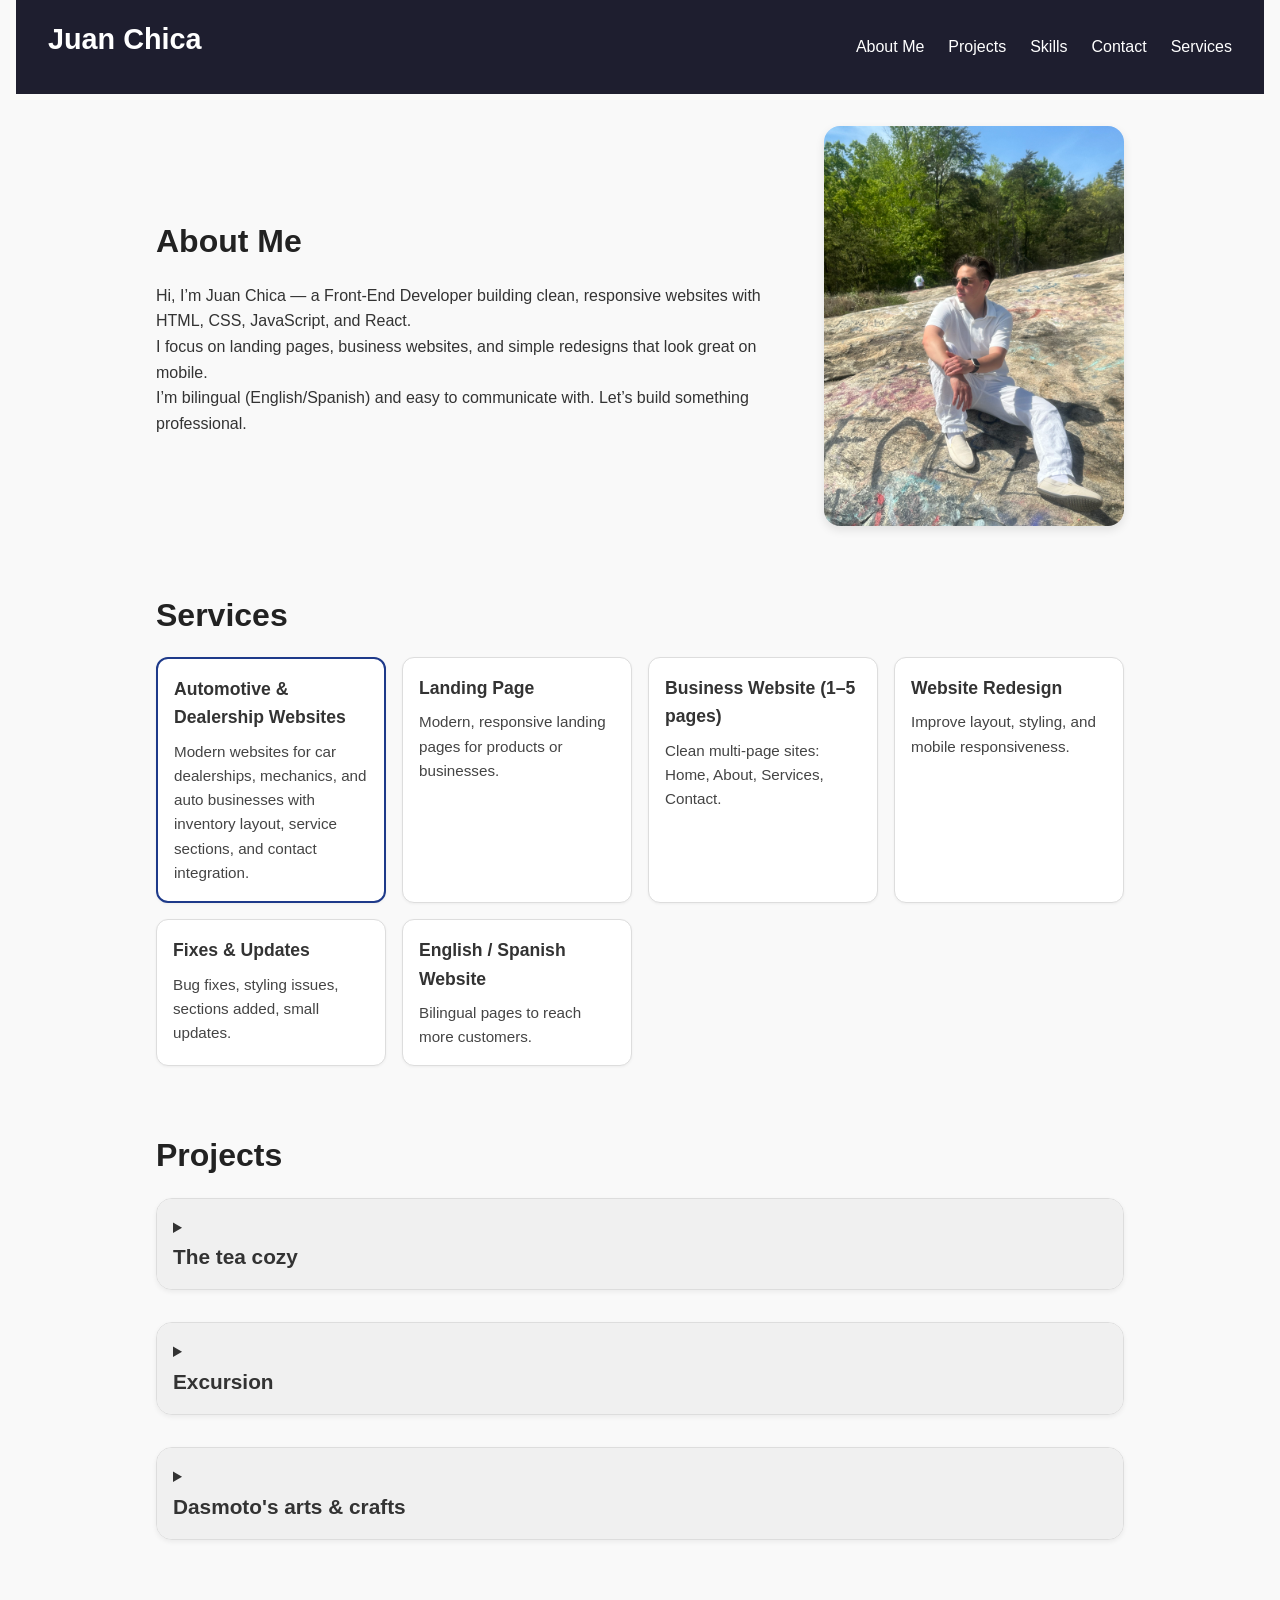
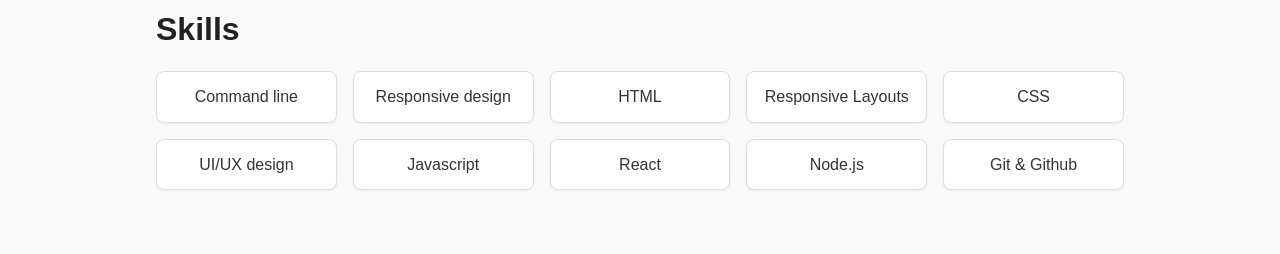
==== index.html @ 24e2feb7 "add files via upload" ====
<html>
    <head>
        <meta charset="UTF-8">
        <meta name="viewport" content="width=device-width, initial-scale=1.0">
        <title>Juan Chica</title>
        <link rel="stylesheet" href="style.css">
    </head>
    <body>
     <nav>
       <h2 id="logo">Juan Chica</h2>
       <ul class="navigation-items">
         <li class="navigation-item"><a href="#about-me">About Me</a></li>
         <li class="navigation-item"><a href="#projects">Projects</a></li>
         <li class="navigation-item"><a href="#skills">Skills</a></li>
         <li class="navigation-item"><a href="/contact.html">Contact</a></li>
         <li class="navigation-item"><a href="#services">Services</a></li>
      </ul>
     </nav>
      <main>
      <section id="about-me">
        <div class="about-me-container">
          <div class="about-me-text-container">
            <h2>About Me</h2>
            <p>
              Hi, I’m Juan Chica — a Front-End Developer building clean, responsive websites with HTML, CSS, JavaScript, and React.
            </p>
            <p>
              I focus on landing pages, business websites, and simple redesigns that look great on mobile.
            </p>
            <p>
              I’m bilingual (English/Spanish) and easy to communicate with. Let’s build something professional.
            </p>
          </div>
          <img
            src="IMG_4947.jpeg"
            alt="A photo of Juan Chica"
            class="portrait"
          />
        </div>
      </section>
      <section id="services">
        <h2>Services</h2>
          <ul class="services-list">
            <li>
              <h3>Automotive & Dealership Websites</h3>
              <p>Modern websites for car dealerships, mechanics, and auto businesses with inventory layout, service sections, and contact integration.</p>
            </li>
            <li>
              <h3>Landing Page</h3>
              <p>Modern, responsive landing pages for products or businesses.</p>
            </li>
            <li>
               <h3>Business Website (1–5 pages)</h3>
               <p>Clean multi-page sites: Home, About, Services, Contact.</p>
            </li>
            <li>
               <h3>Website Redesign</h3>
               <p>Improve layout, styling, and mobile responsiveness.</p>
            </li>
            <li>
               <h3>Fixes & Updates</h3>
               <p>Bug fixes, styling issues, sections added, small updates.</p>
            </li>
            <li>
               <h3>English / Spanish Website</h3>
              <p>Bilingual pages to reach more customers.</p>
            </li>
         </ul>
      </section>
      <section id="projects">
        <h2>Projects</h2>
        <details class="project">
          <summary class="project-title">
            <h3>The tea cozy</h3>
          </summary>
          <img
            src="img-spiced-rum.jpg"
            alt="a tea in a box"
            class="project-image"
          />
          <p class="project-description">
            This project is a website created for a tea store, which it has their tea of the month, locations, important contact information,that works as a good branding.
          </p>
        </details>
        <details class="project">
          <summary class="project-title">
            <h3>Excursion</h3>
          </summary>
          <img
            src="camp.jpg"
            alt="a camp"
            class="project-image"
          />
          <p class="project-description">
            This website was created to be a important part of marketing in a brand new travel guide app for ios, and android, that it was about to be release.
          </p>
        </details>
        <details class="project">
          <summary class="project-title">
            <h3>Dasmoto's arts & crafts</h3>
          </summary>
          <img
            src="image 4.jpeg"
            alt="paint"
            class="project-image"
          />
          <p class="project-description">
            This website it was more focus on sales of crafts, simple, with information as the prices of the products, it was my very first project. 
          </p>
        </details>
      </section>

      <section id="skills">
        <h2>Skills</h2>
        <ul>
          <li>Command line</li>
          <li>Responsive design</li>
          <li>HTML</li>
          <li>Responsive Layouts</li>
          <li>CSS</li>
          <li>UI/UX design</li>
          <li>Javascript</li>
          <li>React</li>
          <li>Node.js</li>
          <li>Git & Github</li>
        </ul>
      </section>
    </main>
    <script src="main.js" defer></script>
    </body>
</html>
---- style.css ----
/* Base Reset */
* {
  margin: 0;
  padding: 0;
  box-sizing: border-box;
}

body {
  font-family: 'Segoe UI', Tahoma, Geneva, Verdana, sans-serif;
  line-height: 1.6;
  background-color: #f9f9f9;
  color: #333;
  padding: 0 1rem;
}

nav {
  display: flex;
  justify-content: space-between;
  align-items: center;
  background-color: #1e1e2f;
  color: white;
  padding: 1rem 2rem;
  position: sticky;
  top: 0;
  z-index: 10;
}

#logo {
  font-size: 1.8rem;
  font-weight: bold;
  color: white;
}

.navigation-items {
  display: flex;
  gap: 1.5rem;
  list-style: none;
}

.navigation-item a {
  text-decoration: none;
  color: white;
  font-weight: 500;
  transition: color 0.3s;
}

.navigation-item a:hover {
  color: #00adb5;
}

main {
  max-width: 1000px;
  margin: 2rem auto;
  padding: 0 1rem;
}

h2 {
  font-size: 2rem;
  margin-bottom: 1rem;
  color: #222;
}

section {
  margin-bottom: 4rem;
}

.about-me-container {
  display: flex;
  flex-wrap: wrap;
  gap: 2rem;
  align-items: center;
}

.about-me-text-container {
  flex: 1;
  min-width: 280px;
}

.portrait {
  max-width: 300px;
  border-radius: 1rem;
  box-shadow: 0 4px 10px rgba(0, 0, 0, 0.1);
}

/* Projects Section */
.project {
  margin-bottom: 2rem;
  border: 1px solid #ddd;
  border-radius: 1rem;
  overflow: hidden;
  background-color: white;
  box-shadow: 0 2px 5px rgba(0, 0, 0, 0.06);
  transition: transform 0.2s;
}

.project:hover {
  transform: scale(1.02);
}

.project-title {
  padding: 1rem;
  cursor: pointer;
  background-color: #f0f0f0;
}

.project-title h3 {
  margin: 0;
  font-size: 1.3rem;
}

.project-image {
  width: 100%;
  height: auto;
  display: block;
}

.project-description {
  padding: 1rem;
  font-size: 1rem;
  color: #444;
}

/* Skills Section */
#skills ul {
  display: grid;
  grid-template-columns: repeat(auto-fit, minmax(150px, 1fr));
  gap: 1rem;
  list-style: none;
  padding: 0;
}

#skills li {
  background-color: #fff;
  border: 1px solid #ddd;
  border-radius: 0.5rem;
  padding: 0.75rem;
  text-align: center;
  box-shadow: 0 1px 3px rgba(0,0,0,0.05);
}

/* Responsive tweaks */
@media (max-width: 600px) {
  nav {
    flex-direction: column;
    align-items: flex-start;
  }

  .navigation-items {
    flex-direction: column;
    gap: 0.5rem;
    margin-top: 1rem;
  }

  .about-me-container {
    flex-direction: column;
  }
}

.contact-form {
  max-width: 600px;
  margin-top: 2rem;
  display: flex;
  flex-direction: column;
  gap: 1rem;
}

.contact-form input,
.contact-form textarea {
  padding: 0.75rem;
  border: 1px solid #ccc;
  border-radius: 0.5rem;
  font-size: 1rem;
  width: 100%;
}

.contact-form button {
  padding: 0.75rem 1.5rem;
  background-color: #1e1e2f;
  color: white;
  font-size: 1rem;
  border: none;
  border-radius: 0.5rem;
  cursor: pointer;
  transition: background-color 0.3s ease;
}

.contact-form button:hover {
  background-color: #00adb5;
}

/* Services Section */
#services .services-list {
  display: grid;
  grid-template-columns: repeat(auto-fit, minmax(220px, 1fr));
  gap: 1rem;
  list-style: none;
  padding: 0;
}

#services .services-list li {
  background-color: #fff;
  border: 1px solid #ddd;
  border-radius: 0.75rem;
  padding: 1rem;
  box-shadow: 0 1px 3px rgba(0,0,0,0.05);
}

#services .services-list h3 {
  margin-bottom: 0.5rem;
  font-size: 1.1rem;
}

#services .services-list p {
  color: #444;
  font-size: 0.95rem;
}

#services .services-list li:first-child {
  border: 2px solid #1e3a8a;
}
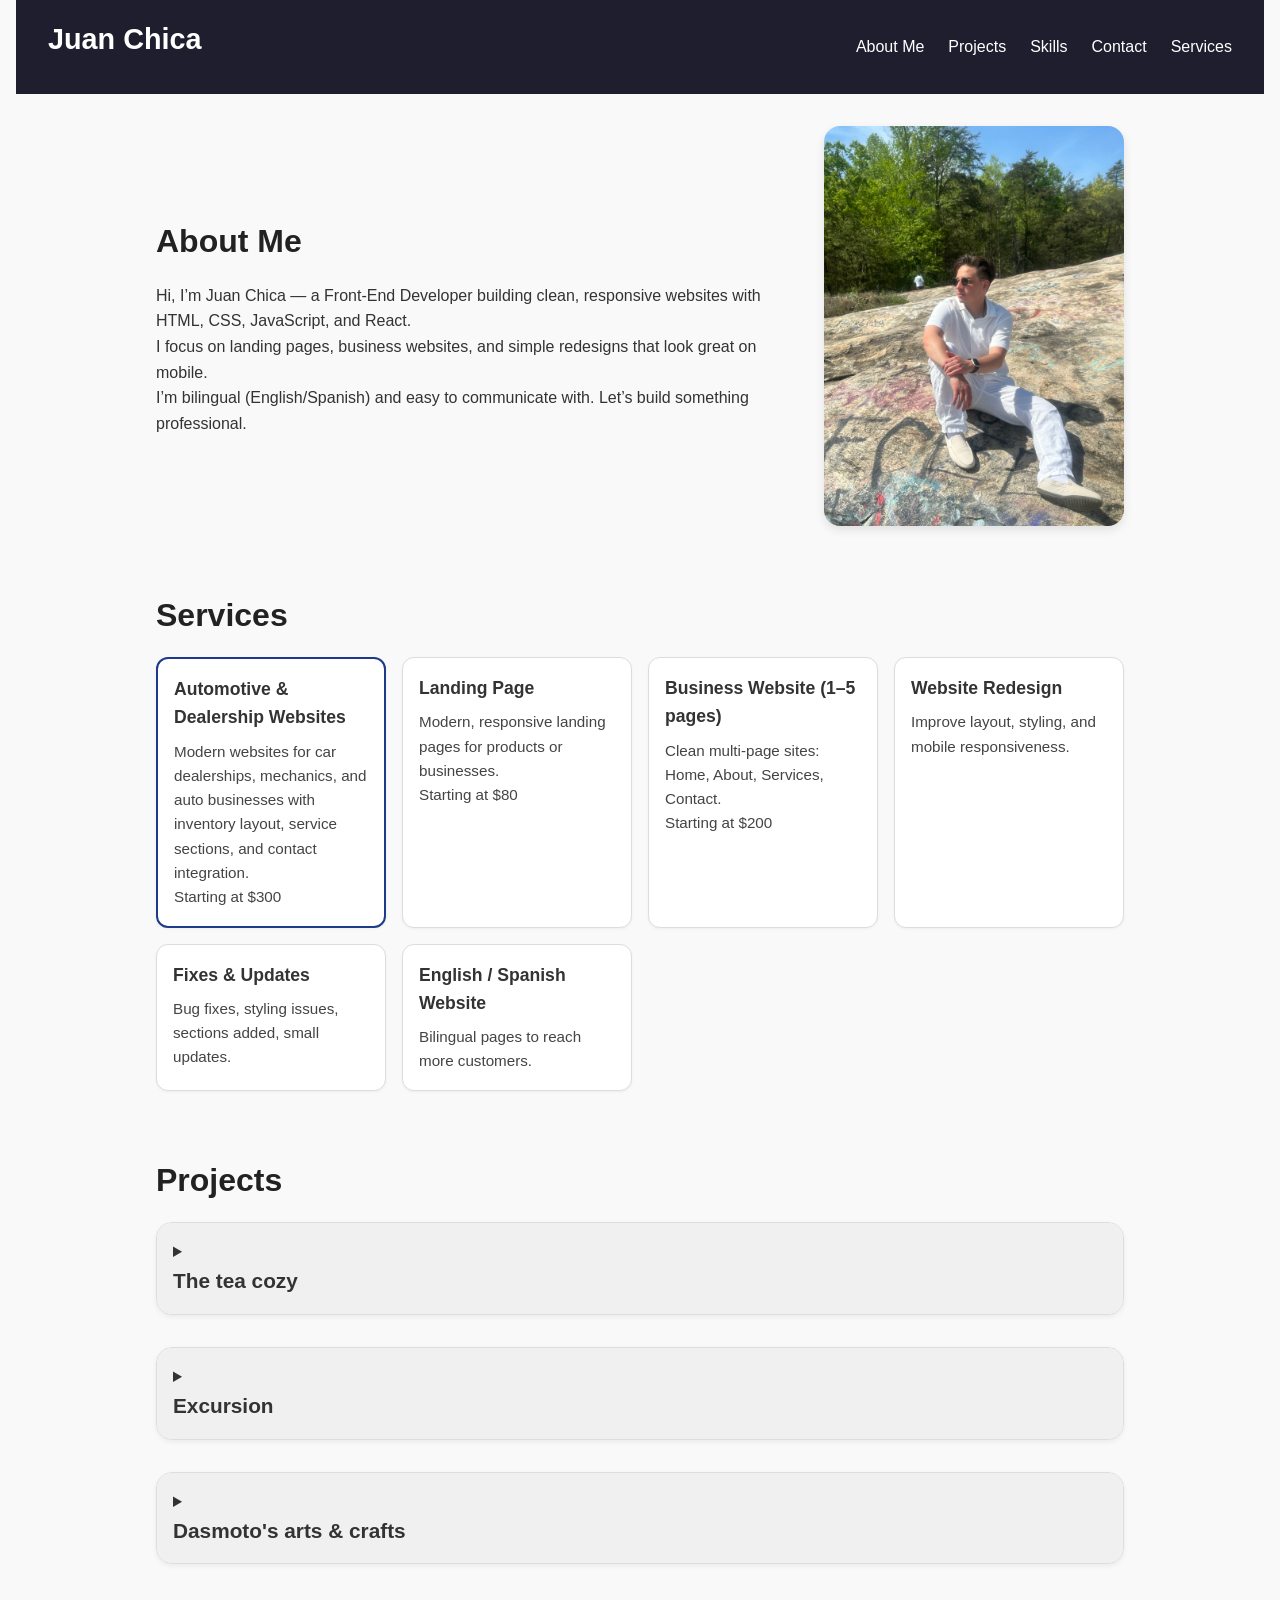
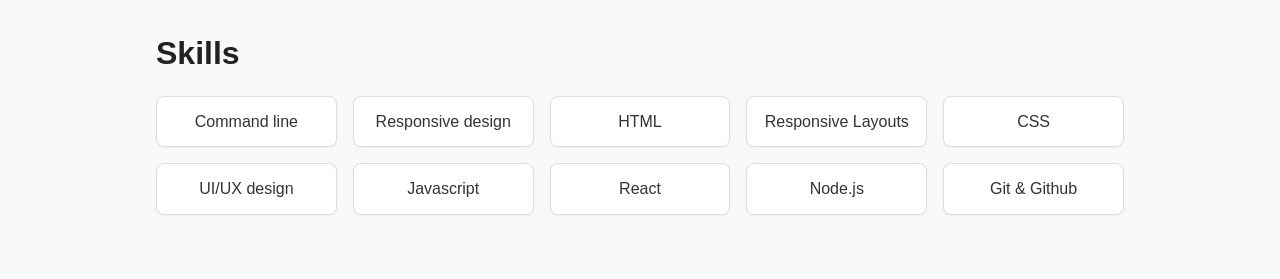
==== commit 70dce3a1: "Update pricing details in services list Corrected pricing information for various services." ====
--- a/index.html
+++ b/index.html
@@ -44,14 +44,17 @@
             <li>
               <h3>Automotive & Dealership Websites</h3>
               <p>Modern websites for car dealerships, mechanics, and auto businesses with inventory layout, service sections, and contact integration.</p>
+              <p>Starting at $300</p>
             </li>
             <li>
               <h3>Landing Page</h3>
               <p>Modern, responsive landing pages for products or businesses.</p>
+              <p>Starting at $80</p>
             </li>
             <li>
                <h3>Business Website (1–5 pages)</h3>
                <p>Clean multi-page sites: Home, About, Services, Contact.</p>
+               <P>Starting at $200</P>
             </li>
             <li>
                <h3>Website Redesign</h3>
@@ -128,4 +131,4 @@
     </main>
     <script src="main.js" defer></script>
     </body>
-</html>+</html>
--- a/style.css
+++ b/style.css
@@ -217,4 +217,14 @@
 
 #services .services-list li:first-child {
   border: 2px solid #1e3a8a;
-}+}
+.cta{
+  display:inline-block;
+  margin-top:1rem;
+  padding:0.75rem 1.25rem;
+  background:#111;
+  color:#fff;
+  border-radius:0.75rem;
+  text-decoration:none;
+}
+.cta:hover{ opacity:0.9; }
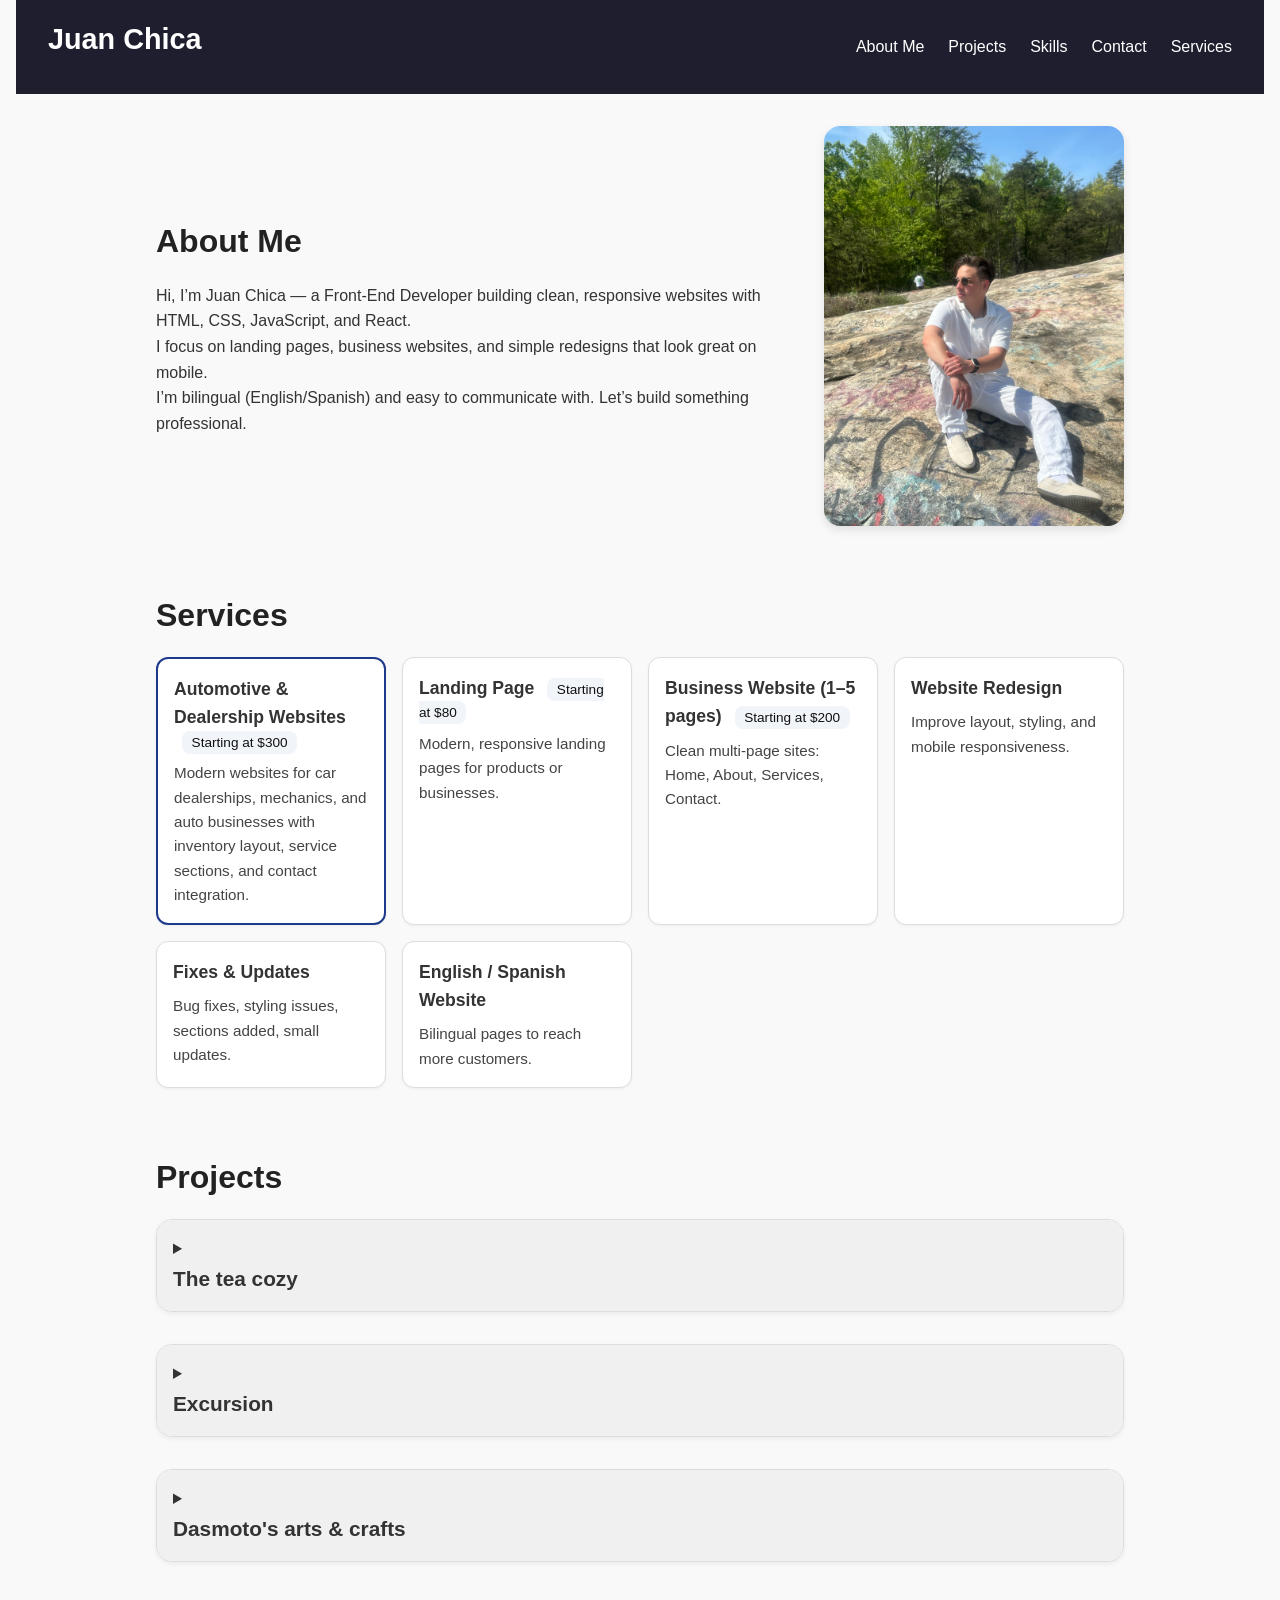
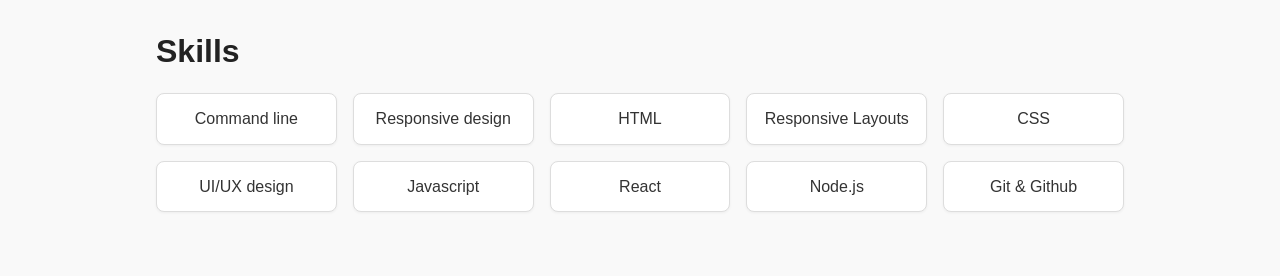
==== commit 7e7180f9: "Add price tags to service headings in index.html" ====
--- a/index.html
+++ b/index.html
@@ -42,19 +42,22 @@
         <h2>Services</h2>
           <ul class="services-list">
             <li>
-              <h3>Automotive & Dealership Websites</h3>
+              <h3>Automotive & Dealership Websites
+                  <span class="price-tag">Starting at $300</span>
+              </h3>
               <p>Modern websites for car dealerships, mechanics, and auto businesses with inventory layout, service sections, and contact integration.</p>
-              <p>Starting at $300</p>
             </li>
             <li>
-              <h3>Landing Page</h3>
+              <h3>Landing Page
+                  <span class="price-tag">Starting at $80</span>
+              </h3>
               <p>Modern, responsive landing pages for products or businesses.</p>
-              <p>Starting at $80</p>
             </li>
             <li>
-               <h3>Business Website (1–5 pages)</h3>
+               <h3>Business Website (1–5 pages)
+                   <span class="price-tag">Starting at $200</span>
+               </h3>
                <p>Clean multi-page sites: Home, About, Services, Contact.</p>
-               <P>Starting at $200</P>
             </li>
             <li>
                <h3>Website Redesign</h3>
--- a/style.css
+++ b/style.css
@@ -228,3 +228,13 @@
   text-decoration:none;
 }
 .cta:hover{ opacity:0.9; }
+
+.price-tag {
+  font-size: 0.85rem;
+  font-weight: 500;
+  background-color: #f1f5f9;
+  color: #111;
+  padding: 0.25rem 0.6rem;
+  border-radius: 0.5rem;
+  margin-left: 0.5rem;
+}
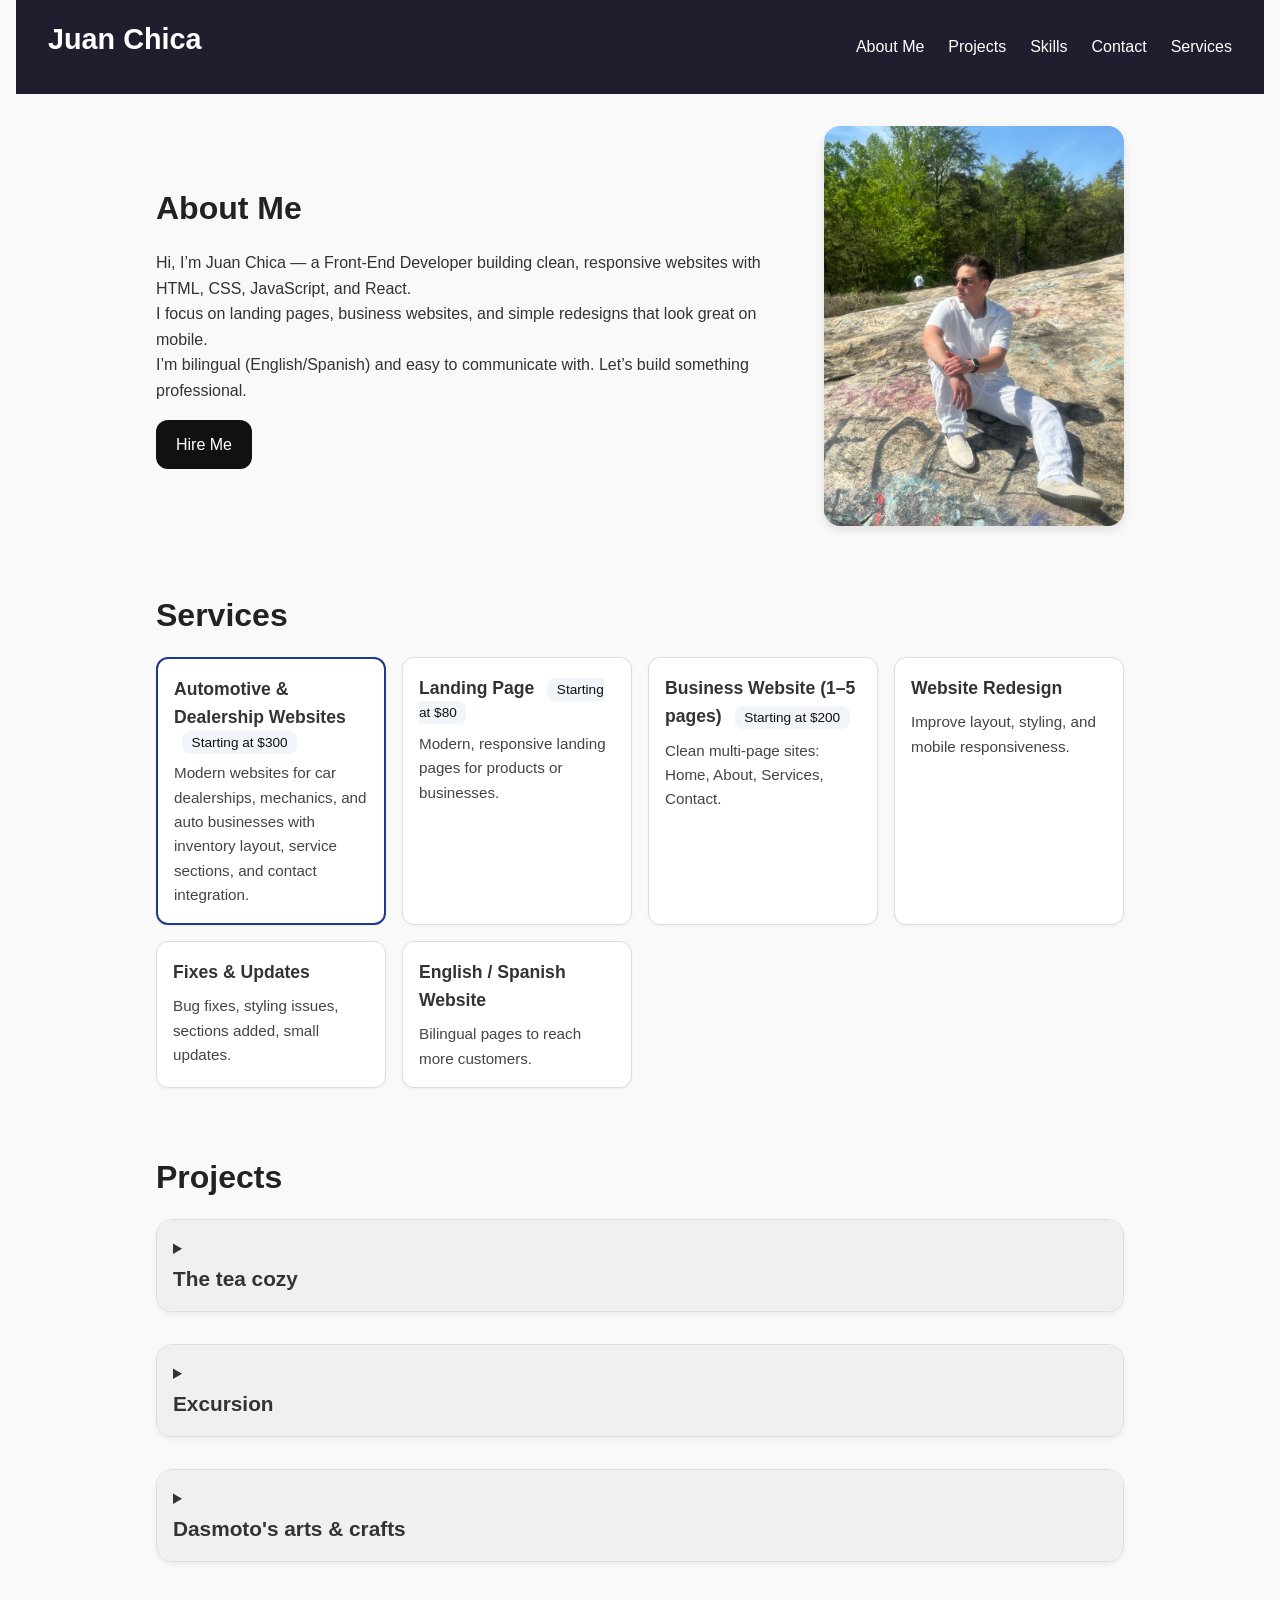
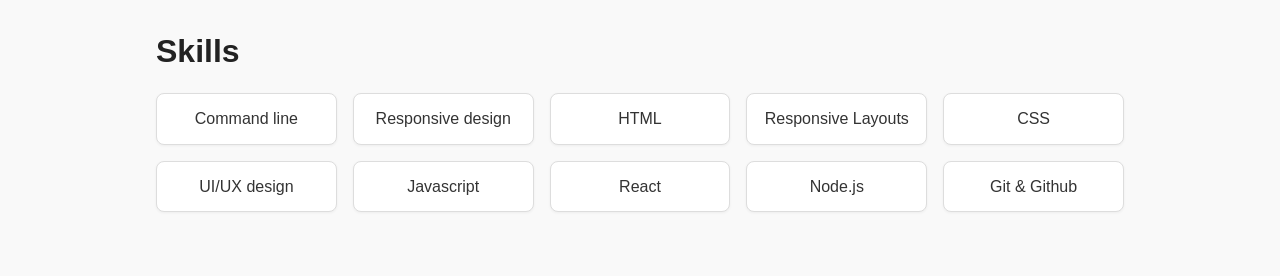
==== commit 14b5e9f0: "Add 'Hire Me' call-to-action link" ====
--- a/index.html
+++ b/index.html
@@ -12,7 +12,7 @@
          <li class="navigation-item"><a href="#about-me">About Me</a></li>
          <li class="navigation-item"><a href="#projects">Projects</a></li>
          <li class="navigation-item"><a href="#skills">Skills</a></li>
-         <li class="navigation-item"><a href="/contact.html">Contact</a></li>
+         <li class="navigation-item"><a href="contact.html">Contact</a></li>
          <li class="navigation-item"><a href="#services">Services</a></li>
       </ul>
      </nav>
@@ -30,6 +30,7 @@
             <p>
               I’m bilingual (English/Spanish) and easy to communicate with. Let’s build something professional.
             </p>
+            <a class="cta" href="contact.html">Hire Me</a>
           </div>
           <img
             src="IMG_4947.jpeg"
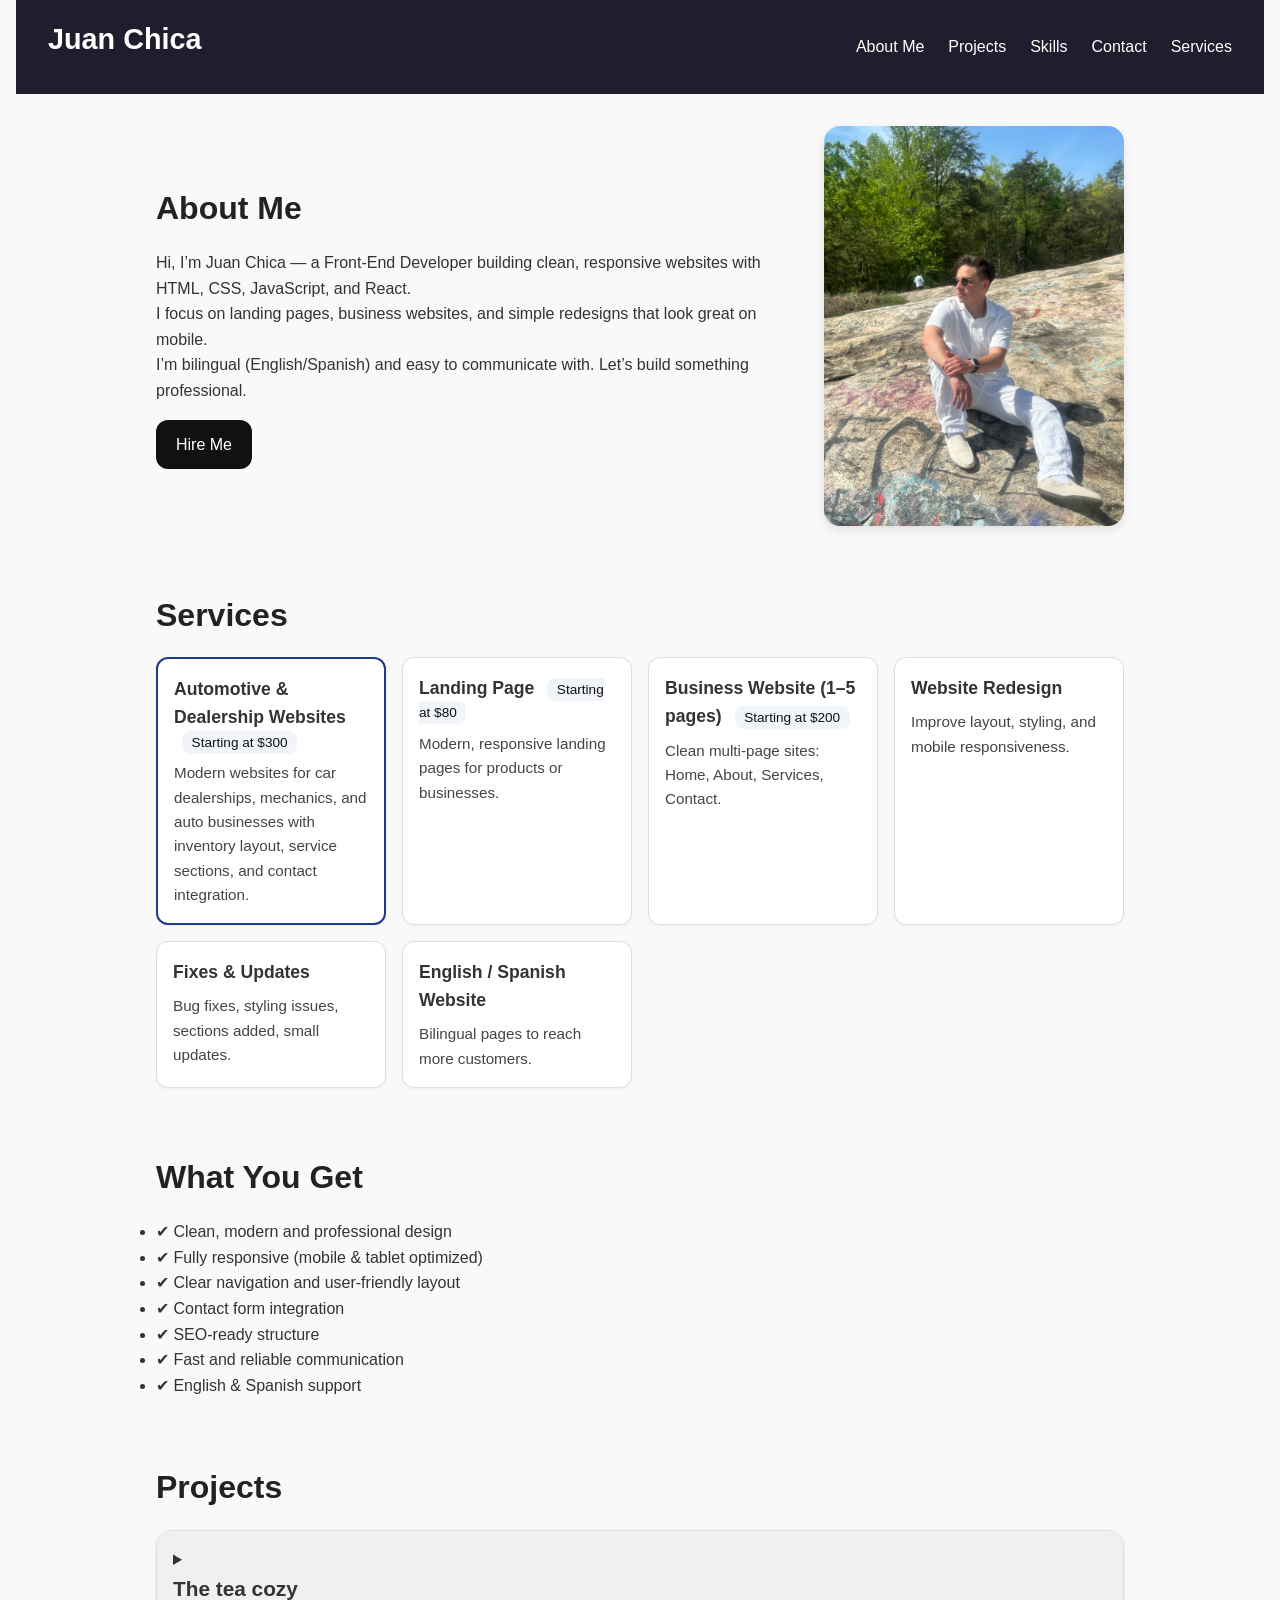
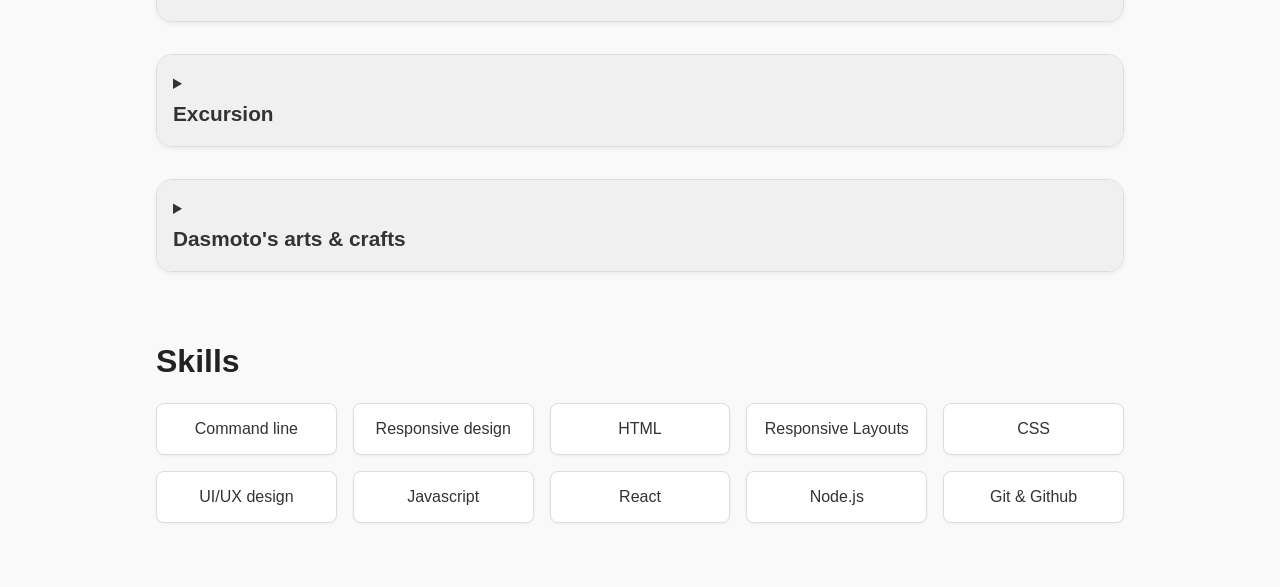
==== commit b3415576: "Add 'What You Get' section to index.html Added a new section detailing the benefits of the service." ====
--- a/index.html
+++ b/index.html
@@ -74,6 +74,18 @@
             </li>
          </ul>
       </section>
+      <section id="what-you-get">
+           <h2>What You Get</h2>
+             <ul class="benefits-list">
+               <li>✔ Clean, modern and professional design</li>
+               <li>✔ Fully responsive (mobile & tablet optimized)</li>
+               <li>✔ Clear navigation and user-friendly layout</li>
+               <li>✔ Contact form integration</li>
+               <li>✔ SEO-ready structure</li>
+               <li>✔ Fast and reliable communication</li>
+               <li>✔ English & Spanish support</li>
+             </ul>
+      </section>
       <section id="projects">
         <h2>Projects</h2>
         <details class="project">
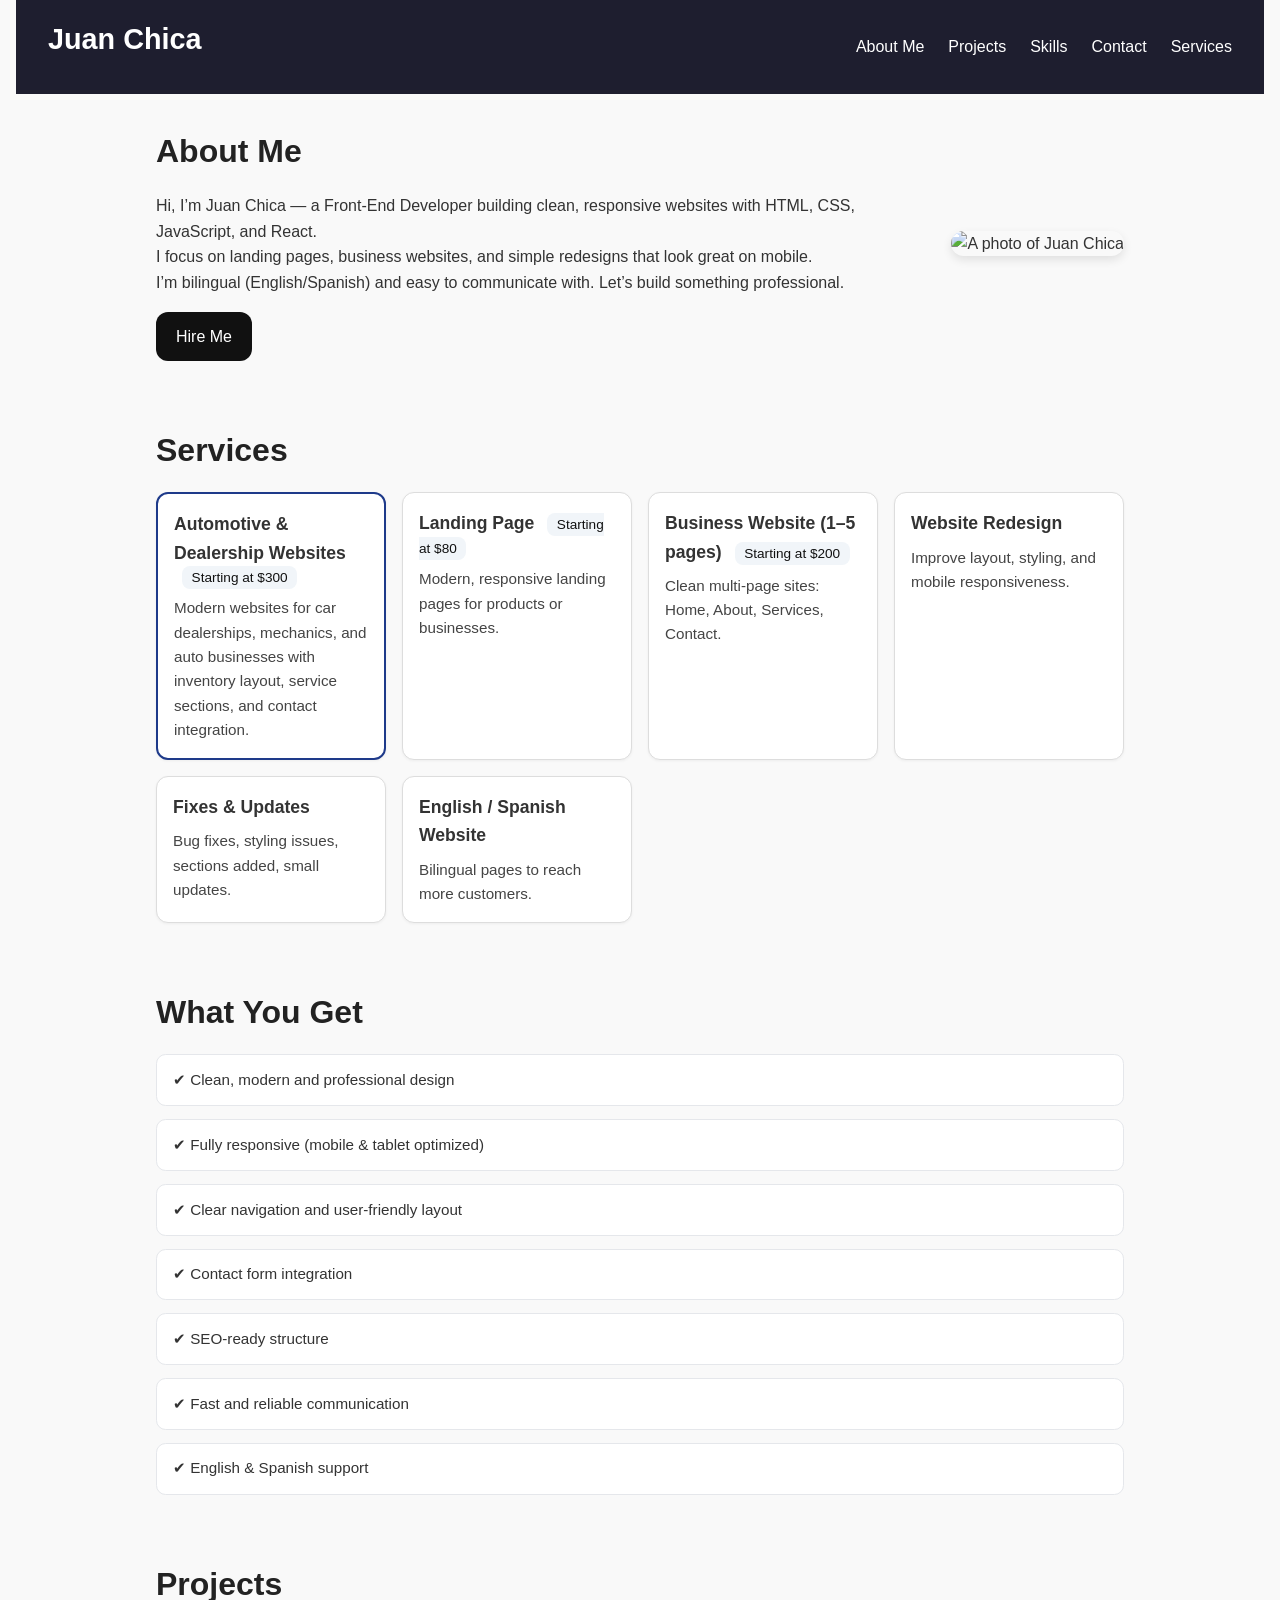
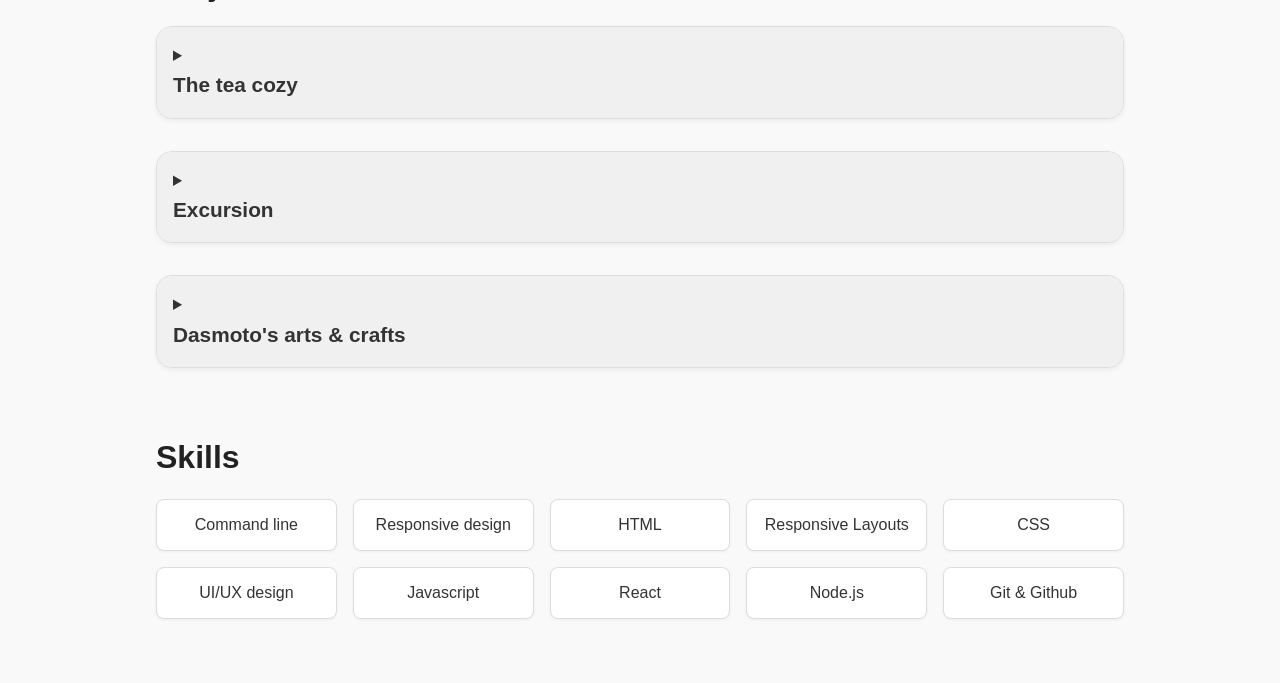
==== commit 62f9c81b: "Update image source in index.html" ====
--- a/index.html
+++ b/index.html
@@ -33,7 +33,7 @@
             <a class="cta" href="contact.html">Hire Me</a>
           </div>
           <img
-            src="IMG_4947.jpeg"
+            src="ff872baf-ca06-4291-b4fe-b4b888d89e7f.jpeg"
             alt="A photo of Juan Chica"
             class="portrait"
           />
--- a/style.css
+++ b/style.css
@@ -238,3 +238,17 @@
   border-radius: 0.5rem;
   margin-left: 0.5rem;
 }
+ #what-you-get .benefits-list {
+  list-style: none;
+  padding: 0;
+  display: grid;
+  gap: 0.8rem;
+}
+
+#what-you-get .benefits-list li {
+  background-color: #fff;
+  padding: 0.8rem 1rem;
+  border-radius: 0.6rem;
+  border: 1px solid #e5e7eb;
+  font-size: 0.95rem;
+}
